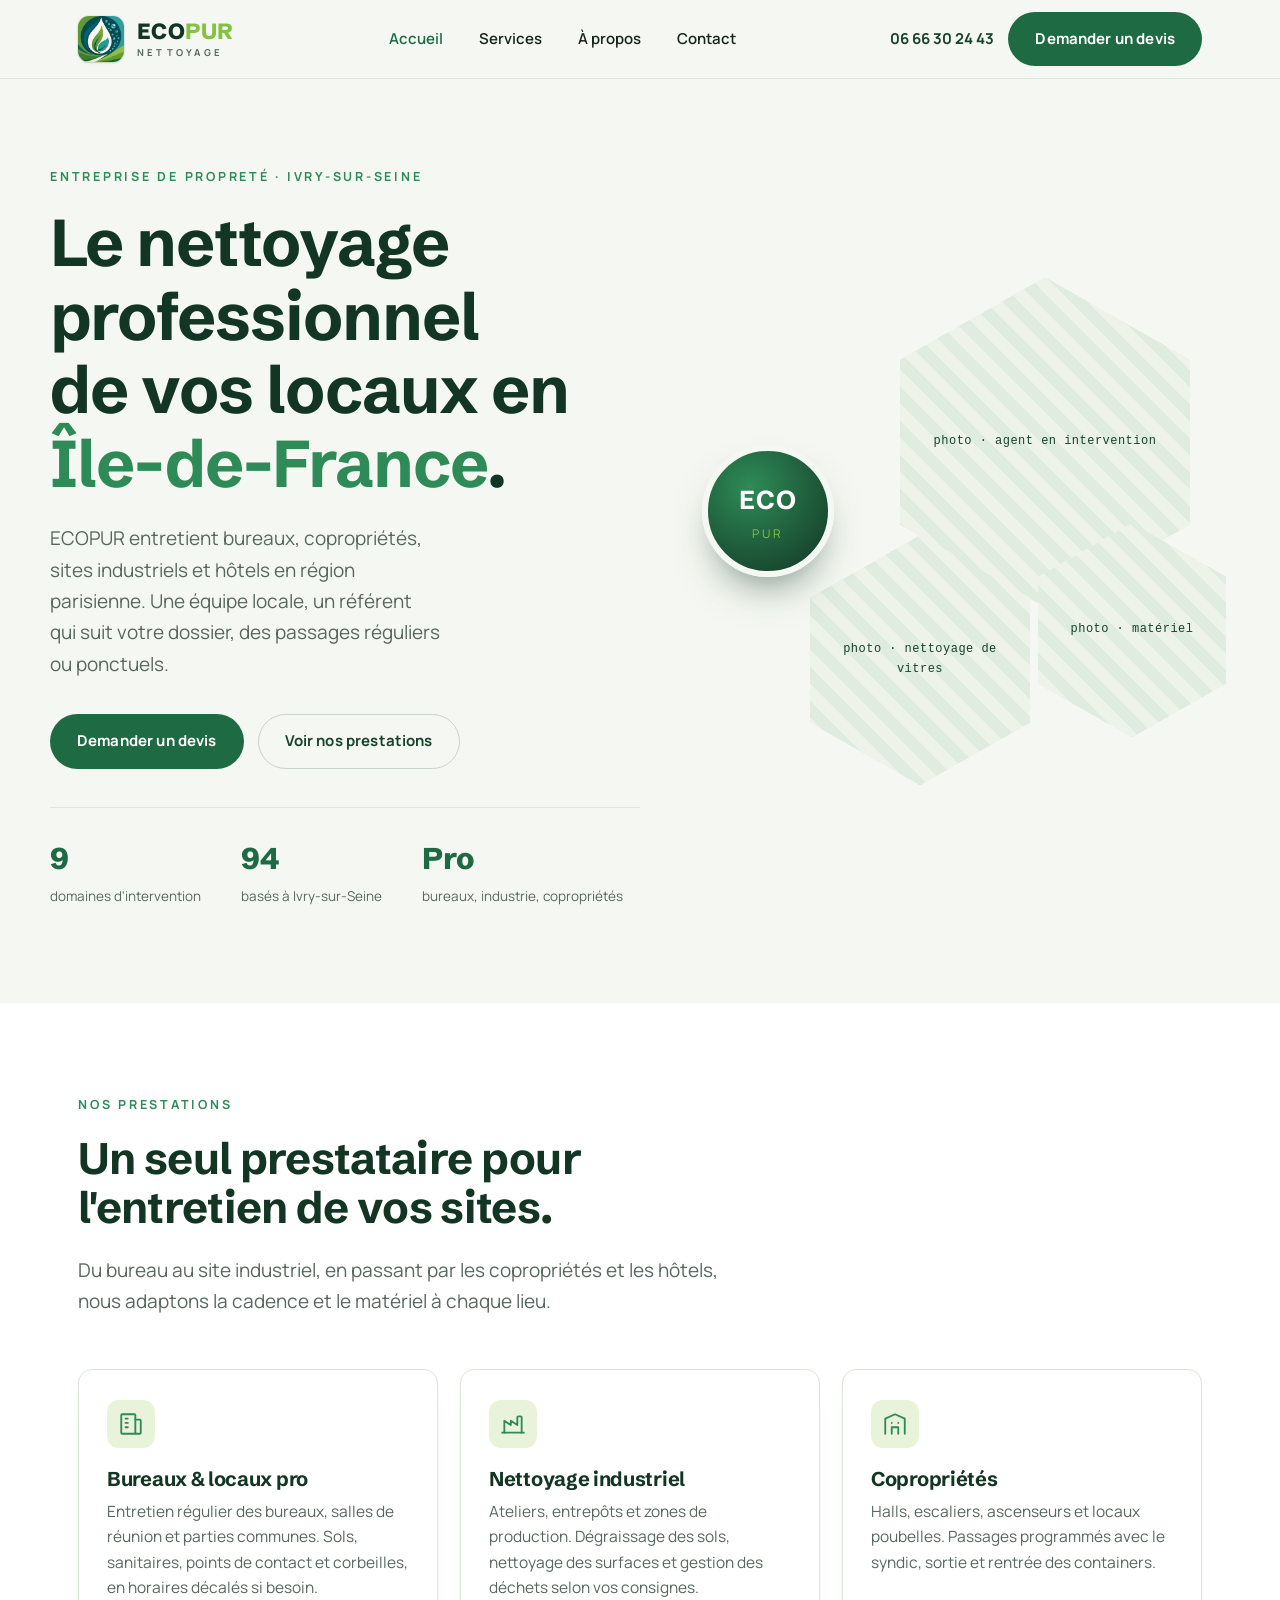
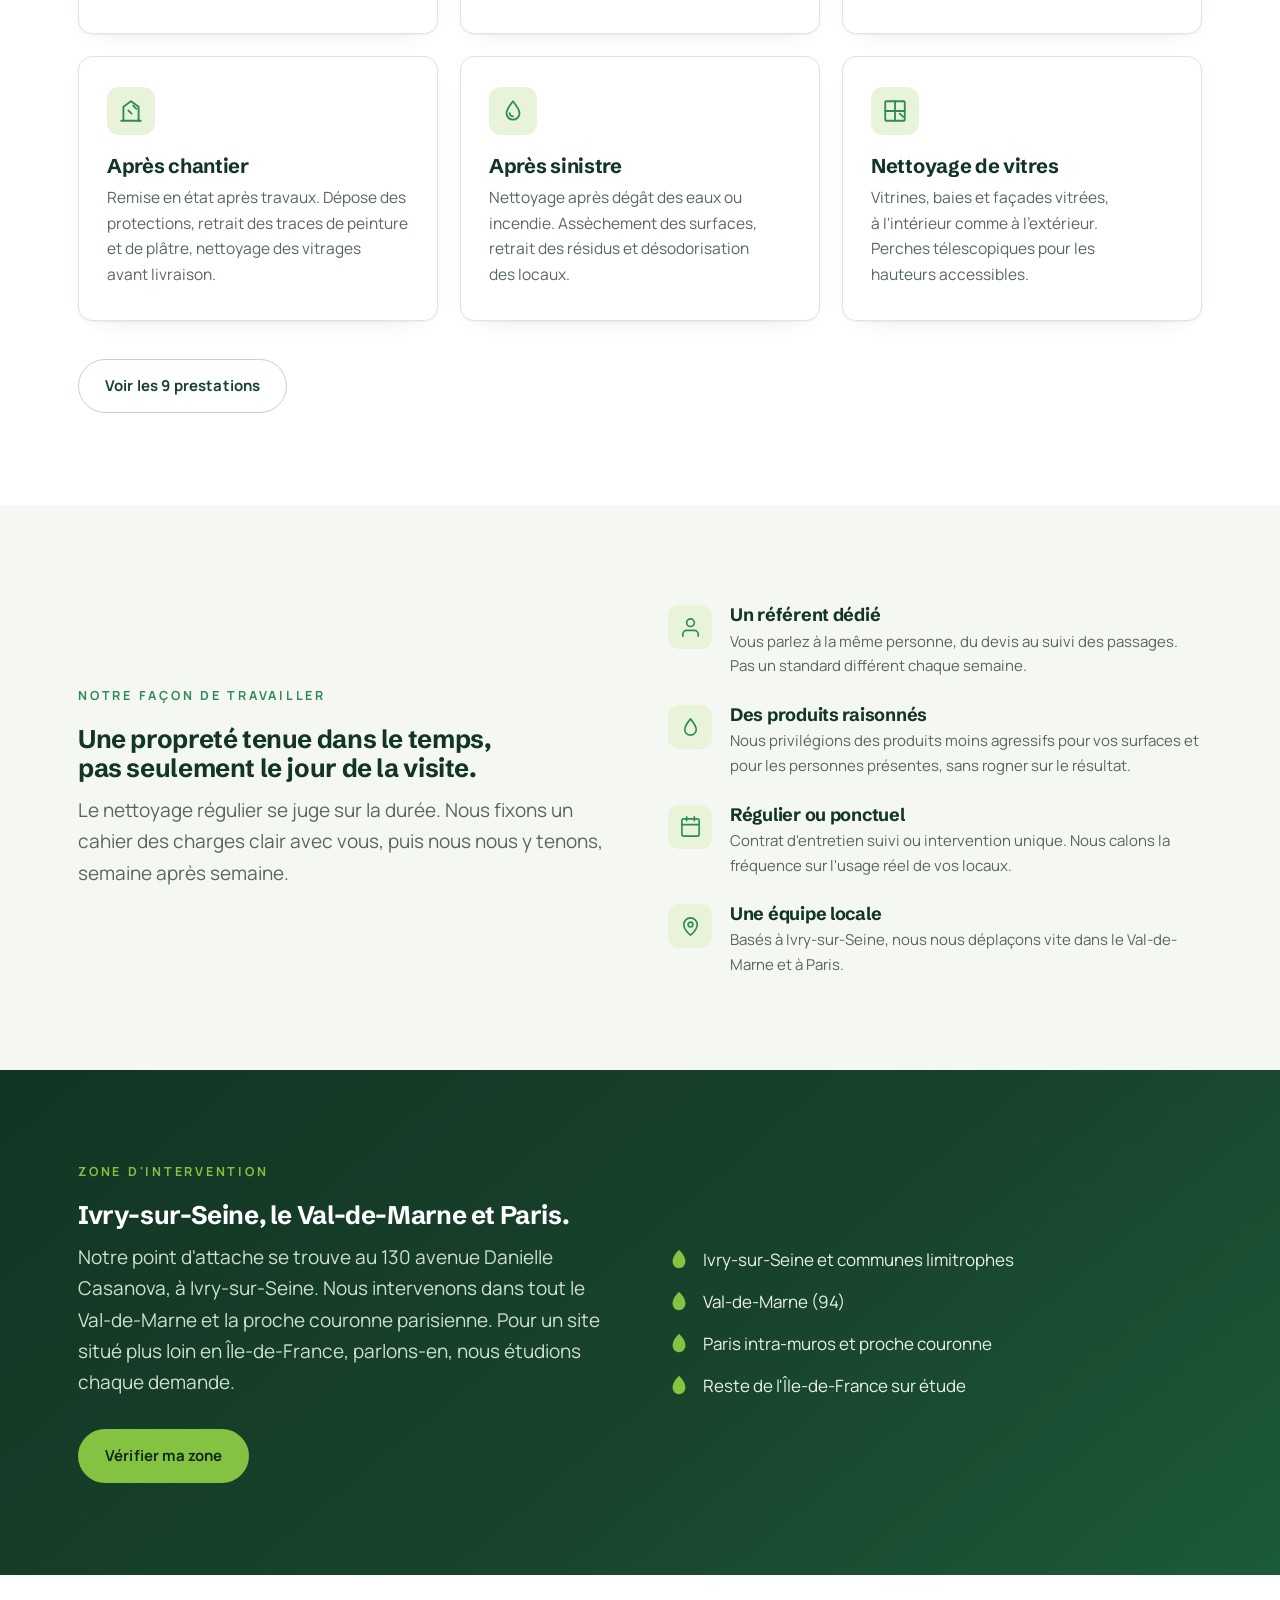
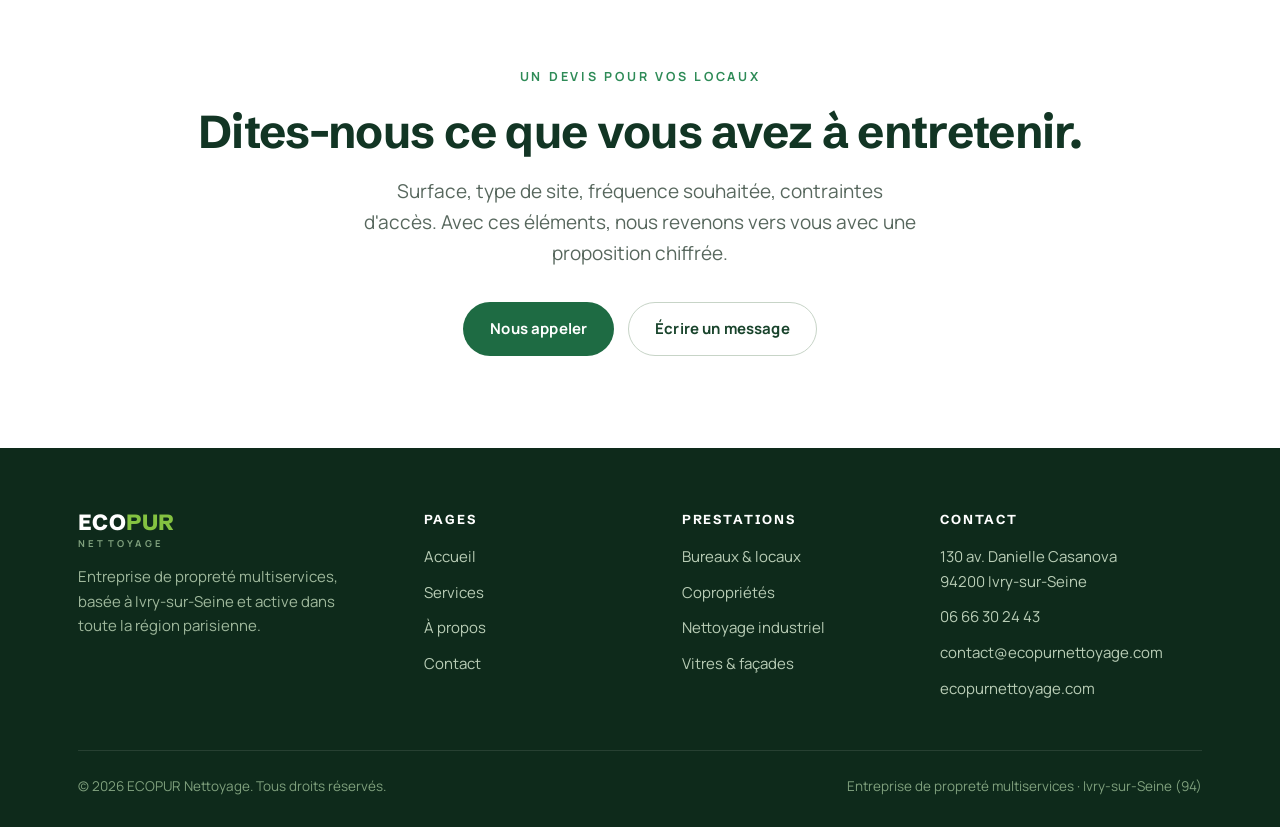
==== index.html @ c3f58bc7 "Site vitrine ECOPUR Nettoyage" ====
<!DOCTYPE html>
<html lang="fr">
<head>
<meta charset="UTF-8">
<meta name="viewport" content="width=device-width, initial-scale=1.0">
<title>ECOPUR Nettoyage · Entreprise de propreté à Ivry-sur-Seine</title>
<meta name="description" content="ECOPUR Nettoyage entretient bureaux, copropriétés, sites industriels et hôtels en Île-de-France. Équipe basée à Ivry-sur-Seine, prestations régulières ou ponctuelles.">
<link rel="preconnect" href="https://fonts.googleapis.com">
<link rel="preconnect" href="https://fonts.gstatic.com" crossorigin>
<link href="https://fonts.googleapis.com/css2?family=Schibsted+Grotesk:wght@500;600;700;800&family=Manrope:wght@400;500;600;700;800&display=swap" rel="stylesheet">
<link rel="icon" type="image/png" href="assets/logo.png">
<link rel="stylesheet" href="assets/style.css">
</head>
<body>

<!-- ===== En-tête ===== -->
<header class="site-header">
  <div class="wrap header-inner">
    <a class="brand" href="index.html" aria-label="ECOPUR Nettoyage, accueil">
      <img class="logo-mark" src="assets/logo.png" alt="Logo ECOPUR Nettoyage" width="46" height="46">
      <span class="brand-text">
        <span class="brand-name">ECO<span class="pur">PUR</span></span>
        <span class="brand-sub">Nettoyage</span>
      </span>
    </a>

    <nav class="nav" id="nav">
      <a href="index.html" class="active">Accueil</a>
      <a href="services.html">Services</a>
      <a href="a-propos.html">À propos</a>
      <a href="contact.html">Contact</a>
    </nav>

    <div class="header-cta">
      <span class="header-phone">06 66 30 24 43</span>
      <a href="contact.html" class="btn btn-primary">Demander un devis</a>
      <button class="nav-toggle" id="navToggle" aria-label="Ouvrir le menu" aria-expanded="false">
        <span></span><span></span><span></span>
      </button>
    </div>
  </div>
</header>

<!-- ===== Hero ===== -->
<section class="hero">
  <div class="wrap hero-grid">
    <div class="hero-copy">
      <span class="eyebrow">Entreprise de propreté · Ivry-sur-Seine</span>
      <h1>Le nettoyage professionnel de vos locaux en <span class="accent">Île-de-France</span>.</h1>
      <p class="lede">ECOPUR entretient bureaux, copropriétés, sites industriels et hôtels en région parisienne. Une équipe locale, un référent qui suit votre dossier, des passages réguliers ou ponctuels.</p>
      <div class="hero-actions">
        <a href="contact.html" class="btn btn-primary">Demander un devis</a>
        <a href="services.html" class="btn btn-ghost">Voir nos prestations</a>
      </div>
      <div class="hero-meta">
        <div>
          <div class="num">9</div>
          <div class="lab">domaines d'intervention</div>
        </div>
        <div>
          <div class="num">94</div>
          <div class="lab">basés à Ivry-sur-Seine</div>
        </div>
        <div>
          <div class="num">Pro</div>
          <div class="lab">bureaux, industrie, copropriétés</div>
        </div>
      </div>
    </div>

    <div class="hex-stack" aria-hidden="true">
      <div class="hex hex-1"><div class="ph"><span class="ph-label">photo · agent en intervention</span></div></div>
      <div class="hex hex-2"><div class="ph"><span class="ph-label">photo · nettoyage de vitres</span></div></div>
      <div class="hex hex-3"><div class="ph"><span class="ph-label">photo · matériel</span></div></div>
      <div class="hex-badge"><b>ECO</b><span>PUR</span></div>
    </div>
  </div>
</section>

<!-- ===== Services aperçu ===== -->
<section class="band band-soft">
  <div class="wrap">
    <div class="section-head">
      <span class="eyebrow">Nos prestations</span>
      <h2>Un seul prestataire pour l'entretien de vos sites.</h2>
      <p class="lede">Du bureau au site industriel, en passant par les copropriétés et les hôtels, nous adaptons la cadence et le matériel à chaque lieu.</p>
    </div>

    <div class="svc-grid">
      <article class="svc-card">
        <div class="svc-ic">
          <svg viewBox="0 0 24 24" fill="none" stroke="#2e8b57" stroke-width="1.7" stroke-linecap="round" stroke-linejoin="round"><rect x="3" y="3" width="13" height="18" rx="1"/><path d="M16 8h4a1 1 0 0 1 1 1v11a1 1 0 0 1-1 1h-4"/><path d="M7 7h2M7 11h2M7 15h2"/></svg>
        </div>
        <h3>Bureaux &amp; locaux pro</h3>
        <p>Entretien régulier des bureaux, salles de réunion et parties communes. Sols, sanitaires, points de contact et corbeilles, en horaires décalés si besoin.</p>
      </article>

      <article class="svc-card">
        <div class="svc-ic">
          <svg viewBox="0 0 24 24" fill="none" stroke="#2e8b57" stroke-width="1.7" stroke-linecap="round" stroke-linejoin="round"><path d="M2 20h20"/><path d="M4 20V9l6 4V9l6 4V6a1 1 0 0 1 1-1h2a1 1 0 0 1 1 1v14"/></svg>
        </div>
        <h3>Nettoyage industriel</h3>
        <p>Ateliers, entrepôts et zones de production. Dégraissage des sols, nettoyage des surfaces et gestion des déchets selon vos consignes.</p>
      </article>

      <article class="svc-card">
        <div class="svc-ic">
          <svg viewBox="0 0 24 24" fill="none" stroke="#2e8b57" stroke-width="1.7" stroke-linecap="round" stroke-linejoin="round"><path d="M3 21V7l9-4 9 4v14"/><path d="M9 21v-6h6v6"/><path d="M9 11h.01M15 11h.01"/></svg>
        </div>
        <h3>Copropriétés</h3>
        <p>Halls, escaliers, ascenseurs et locaux poubelles. Passages programmés avec le syndic, sortie et rentrée des containers.</p>
      </article>

      <article class="svc-card">
        <div class="svc-ic">
          <svg viewBox="0 0 24 24" fill="none" stroke="#2e8b57" stroke-width="1.7" stroke-linecap="round" stroke-linejoin="round"><path d="M3 21h18"/><path d="M5 21V8l7-5 7 5v13"/><path d="M14 7l3 3M9.5 11.5l3 3"/></svg>
        </div>
        <h3>Après chantier</h3>
        <p>Remise en état après travaux. Dépose des protections, retrait des traces de peinture et de plâtre, nettoyage des vitrages avant livraison.</p>
      </article>

      <article class="svc-card">
        <div class="svc-ic">
          <svg viewBox="0 0 24 24" fill="none" stroke="#2e8b57" stroke-width="1.7" stroke-linecap="round" stroke-linejoin="round"><path d="M12 3c4 5 6 8 6 11a6 6 0 0 1-12 0c0-3 2-6 6-11Z"/><path d="M9 14a3 3 0 0 0 3 3"/></svg>
        </div>
        <h3>Après sinistre</h3>
        <p>Nettoyage après dégât des eaux ou incendie. Assèchement des surfaces, retrait des résidus et désodorisation des locaux.</p>
      </article>

      <article class="svc-card">
        <div class="svc-ic">
          <svg viewBox="0 0 24 24" fill="none" stroke="#2e8b57" stroke-width="1.7" stroke-linecap="round" stroke-linejoin="round"><rect x="3" y="3" width="18" height="18" rx="1"/><path d="M3 12h18M12 3v18"/><path d="M16.5 14.5l3 3"/></svg>
        </div>
        <h3>Nettoyage de vitres</h3>
        <p>Vitrines, baies et façades vitrées, à l'intérieur comme à l'extérieur. Perches télescopiques pour les hauteurs accessibles.</p>
      </article>
    </div>

    <div style="margin-top:38px;">
      <a href="services.html" class="btn btn-ghost">Voir les 9 prestations</a>
    </div>
  </div>
</section>

<!-- ===== Approche ===== -->
<section class="band band-cream">
  <div class="wrap two-col">
    <div>
      <span class="eyebrow">Notre façon de travailler</span>
      <h2>Une propreté tenue dans le temps, pas seulement le jour de la visite.</h2>
      <p class="lede">Le nettoyage régulier se juge sur la durée. Nous fixons un cahier des charges clair avec vous, puis nous nous y tenons, semaine après semaine.</p>
    </div>
    <div class="feature-list">
      <div class="feature">
        <div class="fi"><svg viewBox="0 0 24 24" fill="none" stroke="#2e8b57" stroke-width="1.7" stroke-linecap="round" stroke-linejoin="round"><path d="M20 21v-2a4 4 0 0 0-4-4H8a4 4 0 0 0-4 4v2"/><circle cx="12" cy="7" r="4"/></svg></div>
        <div>
          <h3>Un référent dédié</h3>
          <p>Vous parlez à la même personne, du devis au suivi des passages. Pas un standard différent chaque semaine.</p>
        </div>
      </div>
      <div class="feature">
        <div class="fi"><svg viewBox="0 0 24 24" fill="none" stroke="#2e8b57" stroke-width="1.7" stroke-linecap="round" stroke-linejoin="round"><path d="M12 3c4 5 6 8 6 11a6 6 0 0 1-12 0c0-3 2-6 6-11Z"/></svg></div>
        <div>
          <h3>Des produits raisonnés</h3>
          <p>Nous privilégions des produits moins agressifs pour vos surfaces et pour les personnes présentes, sans rogner sur le résultat.</p>
        </div>
      </div>
      <div class="feature">
        <div class="fi"><svg viewBox="0 0 24 24" fill="none" stroke="#2e8b57" stroke-width="1.7" stroke-linecap="round" stroke-linejoin="round"><rect x="3" y="4" width="18" height="18" rx="2"/><path d="M16 2v4M8 2v4M3 10h18"/></svg></div>
        <div>
          <h3>Régulier ou ponctuel</h3>
          <p>Contrat d'entretien suivi ou intervention unique. Nous calons la fréquence sur l'usage réel de vos locaux.</p>
        </div>
      </div>
      <div class="feature">
        <div class="fi"><svg viewBox="0 0 24 24" fill="none" stroke="#2e8b57" stroke-width="1.7" stroke-linecap="round" stroke-linejoin="round"><path d="M12 21s-7-5.5-7-11a7 7 0 0 1 14 0c0 5.5-7 11-7 11Z"/><circle cx="12" cy="10" r="2.5"/></svg></div>
        <div>
          <h3>Une équipe locale</h3>
          <p>Basés à Ivry-sur-Seine, nous nous déplaçons vite dans le Val-de-Marne et à Paris.</p>
        </div>
      </div>
    </div>
  </div>
</section>

<!-- ===== Zone d'intervention ===== -->
<section class="band band-dark">
  <div class="wrap two-col">
    <div>
      <span class="eyebrow on-dark">Zone d'intervention</span>
      <h2>Ivry-sur-Seine, le Val-de-Marne et Paris.</h2>
      <p class="lede">Notre point d'attache se trouve au 130 avenue Danielle Casanova, à Ivry-sur-Seine. Nous intervenons dans tout le Val-de-Marne et la proche couronne parisienne. Pour un site situé plus loin en Île-de-France, parlons-en, nous étudions chaque demande.</p>
      <div class="hero-actions" style="margin-top:30px;">
        <a href="contact.html" class="btn btn-lime">Vérifier ma zone</a>
      </div>
    </div>
    <div>
      <ul class="leaf-list">
        <li><svg class="lf" viewBox="0 0 24 24" fill="#84c241"><path d="M12 2C7 7 5 11 5 15a7 7 0 0 0 14 0c0-4-2-8-7-13Z"/></svg> <span>Ivry-sur-Seine et communes limitrophes</span></li>
        <li><svg class="lf" viewBox="0 0 24 24" fill="#84c241"><path d="M12 2C7 7 5 11 5 15a7 7 0 0 0 14 0c0-4-2-8-7-13Z"/></svg> <span>Val-de-Marne (94)</span></li>
        <li><svg class="lf" viewBox="0 0 24 24" fill="#84c241"><path d="M12 2C7 7 5 11 5 15a7 7 0 0 0 14 0c0-4-2-8-7-13Z"/></svg> <span>Paris intra-muros et proche couronne</span></li>
        <li><svg class="lf" viewBox="0 0 24 24" fill="#84c241"><path d="M12 2C7 7 5 11 5 15a7 7 0 0 0 14 0c0-4-2-8-7-13Z"/></svg> <span>Reste de l'Île-de-France sur étude</span></li>
      </ul>
    </div>
  </div>
</section>

<!-- ===== Bandeau CTA ===== -->
<section class="band band-soft">
  <div class="wrap cta-band">
    <span class="eyebrow">Un devis pour vos locaux</span>
    <h2>Dites-nous ce que vous avez à entretenir.</h2>
    <p class="lede">Surface, type de site, fréquence souhaitée, contraintes d'accès. Avec ces éléments, nous revenons vers vous avec une proposition chiffrée.</p>
    <div class="cta-actions">
      <a href="tel:+33666302443" class="btn btn-primary">Nous appeler</a>
      <a href="contact.html" class="btn btn-ghost">Écrire un message</a>
    </div>
  </div>
</section>

<!-- ===== Pied de page ===== -->
<footer class="site-footer">
  <div class="wrap">
    <div class="footer-top">
      <div class="footer-about">
        <span class="brand-text" style="display:flex;flex-direction:column;">
          <span class="brand-name" style="font-size:22px;font-weight:800;">ECO<span style="color:var(--lime);">PUR</span></span>
          <span class="brand-sub" style="font-size:9.5px;letter-spacing:.34em;text-transform:uppercase;margin-top:5px;font-weight:700;">Nettoyage</span>
        </span>
        <p>Entreprise de propreté multiservices, basée à Ivry-sur-Seine et active dans toute la région parisienne.</p>
      </div>
      <div class="footer-col">
        <h4>Pages</h4>
        <ul>
          <li><a href="index.html">Accueil</a></li>
          <li><a href="services.html">Services</a></li>
          <li><a href="a-propos.html">À propos</a></li>
          <li><a href="contact.html">Contact</a></li>
        </ul>
      </div>
      <div class="footer-col">
        <h4>Prestations</h4>
        <ul>
          <li><a href="services.html">Bureaux &amp; locaux</a></li>
          <li><a href="services.html">Copropriétés</a></li>
          <li><a href="services.html">Nettoyage industriel</a></li>
          <li><a href="services.html">Vitres &amp; façades</a></li>
        </ul>
      </div>
      <div class="footer-col">
        <h4>Contact</h4>
        <ul>
          <li>130 av. Danielle Casanova<br>94200 Ivry-sur-Seine</li>
          <li><a href="tel:+33666302443">06 66 30 24 43</a></li>
          <li><a href="mailto:contact@ecopurnettoyage.com">contact@ecopurnettoyage.com</a></li>
          <li><a href="https://ecopurnettoyage.com">ecopurnettoyage.com</a></li>
        </ul>
      </div>
    </div>
    <div class="footer-bottom">
      <span>© 2026 ECOPUR Nettoyage. Tous droits réservés.</span>
      <span>Entreprise de propreté multiservices · Ivry-sur-Seine (94)</span>
    </div>
  </div>
</footer>

<script>
  (function () {
    var t = document.getElementById('navToggle');
    var n = document.getElementById('nav');
    if (t && n) {
      t.addEventListener('click', function () {
        var open = n.classList.toggle('open');
        t.setAttribute('aria-expanded', open ? 'true' : 'false');
      });
    }
  })();
</script>
</body>
</html>
---- assets/style.css ----
/* ECOPUR Nettoyage, feuille de style partagée */

:root {
  --green-950: #0e2a1b;
  --green-900: #123524;
  --green-800: #18432b;
  --green-700: #1e6b43;
  --green-600: #2e8b57;
  --green-500: #3f9e6a;
  --lime: #84c241;
  --lime-soft: #e8f3da;
  --cream: #f5f8f2;
  --cream-2: #eef3ea;
  --paper: #ffffff;
  --ink: #16241c;
  --muted: #57675d;
  --line: #dde6dd;
  --line-strong: #c7d4c7;

  --maxw: 1180px;
  --radius: 14px;
  --radius-lg: 22px;
  --shadow: 0 1px 2px rgba(18, 53, 36, .06), 0 18px 40px -28px rgba(18, 53, 36, .35);
  --shadow-soft: 0 1px 2px rgba(18, 53, 36, .05), 0 10px 26px -22px rgba(18, 53, 36, .3);

  --font-display: "Schibsted Grotesk", system-ui, sans-serif;
  --font-body: "Manrope", system-ui, sans-serif;
}

* { box-sizing: border-box; }

html { scroll-behavior: smooth; }

body {
  margin: 0;
  font-family: var(--font-body);
  color: var(--ink);
  background: var(--cream);
  font-size: 17px;
  line-height: 1.65;
  -webkit-font-smoothing: antialiased;
  text-rendering: optimizeLegibility;
}

h1, h2, h3, h4 {
  font-family: var(--font-display);
  font-weight: 700;
  line-height: 1.12;
  letter-spacing: -0.015em;
  margin: 0 0 .5em;
  color: var(--green-900);
  text-wrap: balance;
}

p { margin: 0 0 1em; text-wrap: pretty; }
p:last-child { margin-bottom: 0; }

a { color: var(--green-700); text-decoration: none; }
a:hover { color: var(--green-600); }

img { max-width: 100%; display: block; }

.wrap {
  width: 100%;
  max-width: var(--maxw);
  margin: 0 auto;
  padding: 0 28px;
}

.eyebrow {
  font-family: var(--font-body);
  font-weight: 700;
  font-size: 12.5px;
  letter-spacing: .22em;
  text-transform: uppercase;
  color: var(--green-600);
  margin: 0 0 18px;
  display: block;
}
.eyebrow.on-dark { color: var(--lime); }

.lede { font-size: 19px; color: var(--muted); }

/* ---------- Boutons ---------- */
.btn {
  display: inline-flex;
  align-items: center;
  gap: 10px;
  font-family: var(--font-body);
  font-weight: 700;
  font-size: 15px;
  letter-spacing: .01em;
  padding: 14px 26px;
  border-radius: 999px;
  border: 1.5px solid transparent;
  cursor: pointer;
  transition: transform .15s ease, background .2s ease, color .2s ease, border-color .2s ease;
}
.btn:hover { transform: translateY(-1px); }
.btn-primary { background: var(--green-700); color: #fff; }
.btn-primary:hover { background: var(--green-600); color: #fff; }
.btn-lime { background: var(--lime); color: var(--green-950); }
.btn-lime:hover { background: #93cf4d; color: var(--green-950); }
.btn-ghost { background: transparent; color: var(--green-800); border-color: var(--line-strong); }
.btn-ghost:hover { border-color: var(--green-600); color: var(--green-700); }
.btn-ghost.on-dark { color: #eaf3e6; border-color: rgba(255,255,255,.32); }
.btn-ghost.on-dark:hover { border-color: var(--lime); color: #fff; }

/* ---------- En-tête ---------- */
.site-header {
  position: sticky;
  top: 0;
  z-index: 50;
  background: rgba(245, 248, 242, .88);
  backdrop-filter: blur(10px);
  border-bottom: 1px solid var(--line);
}
.header-inner {
  display: flex;
  align-items: center;
  justify-content: space-between;
  gap: 24px;
  height: 78px;
}
.brand { display: flex; align-items: center; gap: 13px; }
.brand .logo-mark {
  width: 46px; height: 46px; flex: none;
  border-radius: 11px;
  object-fit: cover;
  box-shadow: 0 1px 2px rgba(18,53,36,.18), 0 0 0 1px rgba(18,53,36,.06);
}
.brand-text { display: flex; flex-direction: column; line-height: 1; }
.brand-name {
  font-family: var(--font-display);
  font-weight: 800;
  font-size: 22px;
  letter-spacing: .02em;
  color: var(--green-900);
}
.brand-name .pur { color: var(--lime); }
.brand-sub {
  font-size: 9.5px;
  letter-spacing: .34em;
  text-transform: uppercase;
  color: var(--muted);
  margin-top: 5px;
  font-weight: 700;
}

.nav { display: flex; align-items: center; gap: 6px; }
.nav a {
  font-weight: 600;
  font-size: 15px;
  color: var(--ink);
  padding: 9px 15px;
  border-radius: 999px;
  white-space: nowrap;
}
.nav a:hover { background: var(--cream-2); color: var(--green-800); }
.nav a.active { color: var(--green-700); }
.header-cta { display: flex; align-items: center; gap: 14px; }
.header-phone {
  font-weight: 700;
  font-size: 15px;
  color: var(--green-800);
  white-space: nowrap;
}

.nav-toggle { display: none; }

/* ---------- Hero ---------- */
.hero {
  position: relative;
  background: var(--cream);
  overflow: hidden;
}
.hero-grid {
  display: grid;
  grid-template-columns: 1.05fr .95fr;
  gap: 56px;
  align-items: center;
  padding: 88px 0 96px;
}
.hero h1 { font-size: clamp(40px, 5.4vw, 66px); margin-bottom: 22px; }
.hero h1 .accent { color: var(--green-600); }
.hero .lede { max-width: 33ch; margin-bottom: 34px; }
.hero-actions { display: flex; flex-wrap: wrap; gap: 14px; }
.hero-meta {
  margin-top: 38px;
  padding-top: 26px;
  border-top: 1px solid var(--line);
  display: flex;
  gap: 40px;
  flex-wrap: wrap;
}
.hero-meta .num { font-family: var(--font-display); font-weight: 800; font-size: 30px; color: var(--green-700); }
.hero-meta .lab { font-size: 13.5px; color: var(--muted); margin-top: 2px; }

/* Composition hexagonale (rappel du logo) */
.hex-stack { position: relative; height: 520px; }
.hex {
  position: absolute;
  clip-path: polygon(50% 0, 100% 25%, 100% 75%, 50% 100%, 0 75%, 0 25%);
  background: var(--cream-2);
  overflow: hidden;
  box-shadow: var(--shadow);
}
.hex .ph-label { color: var(--green-800); }
.hex-1 { width: 290px; height: 330px; top: 0; right: 40px; }
.hex-2 { width: 220px; height: 250px; bottom: 12px; right: 200px; }
.hex-3 { width: 188px; height: 214px; bottom: 60px; right: 4px; }
.hex-badge {
  position: absolute;
  left: 6px; top: 168px;
  width: 132px; height: 132px;
  border-radius: 50%;
  background: radial-gradient(circle at 35% 30%, var(--green-600), var(--green-900));
  color: #fff;
  display: flex; flex-direction: column;
  align-items: center; justify-content: center;
  box-shadow: 0 22px 44px -20px rgba(18,53,36,.7);
  border: 6px solid var(--cream);
  z-index: 3;
}
.hex-badge b { font-family: var(--font-display); font-size: 26px; letter-spacing: .04em; }
.hex-badge span { font-size: 12px; letter-spacing: .28em; color: var(--lime); margin-top: 2px; }

/* ---------- Placeholders image ---------- */
.ph {
  width: 100%; height: 100%;
  display: flex; align-items: center; justify-content: center;
  text-align: center;
  background-color: var(--cream-2);
  background-image: repeating-linear-gradient(45deg, rgba(46,139,87,.07) 0 12px, transparent 12px 24px);
  color: var(--green-800);
}
.ph-label {
  font-family: "SFMono-Regular", ui-monospace, "Cascadia Code", Menlo, monospace;
  font-size: 12px;
  letter-spacing: .04em;
  padding: 8px 12px;
  color: var(--muted);
}

/* ---------- Sections ---------- */
section { position: relative; }
.band { padding: 92px 0; }
.band-soft { background: var(--paper); }
.band-cream { background: var(--cream); }
.band-dark {
  background: linear-gradient(140deg, var(--green-900) 0%, var(--green-800) 55%, var(--green-700) 130%);
  color: #e9f1e7;
}
.band-dark h1, .band-dark h2, .band-dark h3 { color: #fff; }
.band-dark .lede { color: #cfe0cd; }

.section-head { max-width: 640px; margin-bottom: 52px; }
.section-head.center { margin-inline: auto; text-align: center; }
.section-head h2 { font-size: clamp(30px, 3.6vw, 44px); }

/* ---------- Grille services ---------- */
.svc-grid {
  display: grid;
  grid-template-columns: repeat(3, 1fr);
  gap: 22px;
}
.svc-card {
  background: var(--paper);
  border: 1px solid var(--line);
  border-radius: var(--radius);
  padding: 30px 28px 32px;
  box-shadow: var(--shadow-soft);
  transition: transform .18s ease, box-shadow .18s ease, border-color .18s ease;
}
.svc-card:hover { transform: translateY(-3px); border-color: var(--line-strong); box-shadow: var(--shadow); }
.svc-ic {
  width: 48px; height: 48px;
  display: grid; place-items: center;
  background: var(--lime-soft);
  border-radius: 12px;
  margin-bottom: 20px;
}
.svc-ic svg { width: 26px; height: 26px; }
.svc-card h3 { font-size: 20px; margin-bottom: 8px; }
.svc-card p { font-size: 15.5px; color: var(--muted); margin: 0; }
.svc-num {
  font-family: var(--font-display);
  font-weight: 700;
  font-size: 13px;
  color: var(--green-600);
  letter-spacing: .04em;
}

/* ---------- Liste à puces feuille ---------- */
.leaf-list { list-style: none; margin: 0; padding: 0; display: grid; gap: 14px; }
.leaf-list li { display: flex; gap: 13px; align-items: flex-start; }
.leaf-list .lf { flex: none; width: 22px; height: 22px; margin-top: 2px; }

/* ---------- Approche / colonnes ---------- */
.two-col {
  display: grid;
  grid-template-columns: 1fr 1fr;
  gap: 56px;
  align-items: center;
}
.feature-list { display: grid; gap: 26px; margin-top: 8px; }
.feature {
  display: grid;
  grid-template-columns: 44px 1fr;
  gap: 18px;
}
.feature .fi {
  width: 44px; height: 44px; border-radius: 11px;
  background: var(--lime-soft);
  display: grid; place-items: center;
}
.feature .fi svg { width: 23px; height: 23px; }
.feature h3 { font-size: 18px; margin-bottom: 4px; }
.feature p { font-size: 15px; color: var(--muted); margin: 0; }

/* ---------- Founders ---------- */
.founders { display: grid; grid-template-columns: 1fr 1fr; gap: 26px; }
.founder {
  background: var(--paper);
  border: 1px solid var(--line);
  border-radius: var(--radius-lg);
  padding: 34px;
  box-shadow: var(--shadow-soft);
}
.founder .avatar {
  width: 120px; height: 120px;
  clip-path: polygon(50% 0, 100% 25%, 100% 75%, 50% 100%, 0 75%, 0 25%);
  margin-bottom: 22px;
}
.founder h3 { font-size: 23px; margin-bottom: 2px; }
.founder .role {
  font-size: 12px; letter-spacing: .22em; text-transform: uppercase;
  color: var(--green-600); font-weight: 700; margin-bottom: 18px;
}
.founder .contact-line { display: flex; align-items: center; gap: 11px; font-size: 15px; color: var(--ink); margin-top: 9px; }
.founder .contact-line svg { width: 18px; height: 18px; flex: none; color: var(--green-600); }

/* ---------- Bandeau CTA ---------- */
.cta-band { text-align: center; }
.cta-band h2 { font-size: clamp(30px, 4vw, 46px); margin-bottom: 18px; }
.cta-band .lede { max-width: 50ch; margin: 0 auto 32px; }
.cta-actions { display: flex; gap: 14px; justify-content: center; flex-wrap: wrap; }

/* ---------- Page header ---------- */
.page-head {
  background: linear-gradient(140deg, var(--green-900) 0%, var(--green-800) 60%, var(--green-700) 130%);
  color: #fff;
  padding: 76px 0 80px;
  position: relative;
  overflow: hidden;
}
.ph-deco {
  position: absolute;
  right: -120px; top: -80px;
  width: 460px; height: 460px;
  clip-path: polygon(50% 0, 100% 25%, 100% 75%, 50% 100%, 0 75%, 0 25%);
  background: rgba(132, 194, 65, .1);
  pointer-events: none;
}
.page-head h1 { color: #fff; font-size: clamp(38px, 5vw, 58px); position: relative; }
.page-head .lede { color: #cfe0cd; max-width: 56ch; position: relative; }
.crumbs { font-size: 13.5px; color: #a9c5a8; margin-bottom: 22px; position: relative; letter-spacing: .02em; }
.crumbs a { color: #cfe0cd; }
.crumbs .sep { margin: 0 8px; opacity: .6; }

/* ---------- Services détaillés ---------- */
.svc-detail { display: grid; gap: 0; }
.svc-row {
  display: grid;
  grid-template-columns: 70px 1fr auto;
  gap: 30px;
  align-items: center;
  padding: 30px 4px;
  border-top: 1px solid var(--line);
}
.svc-row:last-child { border-bottom: 1px solid var(--line); }
.svc-row .idx { font-family: var(--font-display); font-weight: 700; font-size: 22px; color: var(--green-500); }
.svc-row h3 { font-size: 22px; margin: 0 0 5px; }
.svc-row p { margin: 0; color: var(--muted); font-size: 15.5px; max-width: 60ch; }
.svc-row .tag {
  font-size: 12px; letter-spacing: .14em; text-transform: uppercase;
  font-weight: 700; color: var(--green-600);
  background: var(--lime-soft); padding: 7px 14px; border-radius: 999px; white-space: nowrap;
}

/* ---------- Process ---------- */
.steps { display: grid; grid-template-columns: repeat(4, 1fr); gap: 22px; counter-reset: step; }
.step {
  background: var(--paper);
  border: 1px solid var(--line);
  border-radius: var(--radius);
  padding: 28px 24px;
}
.step .n {
  font-family: var(--font-display); font-weight: 800; font-size: 16px;
  width: 40px; height: 40px; border-radius: 50%;
  background: var(--green-700); color: #fff;
  display: grid; place-items: center; margin-bottom: 18px;
}
.step h3 { font-size: 18px; margin-bottom: 6px; }
.step p { font-size: 14.5px; color: var(--muted); margin: 0; }

/* ---------- Contact ---------- */
.contact-grid { display: grid; grid-template-columns: 1fr 1.1fr; gap: 56px; align-items: start; }
.info-block { display: grid; gap: 28px; }
.info-item { display: grid; grid-template-columns: 46px 1fr; gap: 16px; align-items: start; }
.info-item .ii {
  width: 46px; height: 46px; border-radius: 12px;
  background: var(--lime-soft); display: grid; place-items: center;
}
.info-item .ii svg { width: 22px; height: 22px; color: var(--green-700); }
.info-item h3 { font-size: 16px; margin-bottom: 3px; }
.info-item p, .info-item a { font-size: 15.5px; color: var(--muted); margin: 0; }
.info-item a:hover { color: var(--green-700); }

.form-card {
  background: var(--paper);
  border: 1px solid var(--line);
  border-radius: var(--radius-lg);
  padding: 38px;
  box-shadow: var(--shadow);
}
.field { margin-bottom: 20px; }
.field label { display: block; font-weight: 600; font-size: 14px; margin-bottom: 8px; color: var(--green-900); }
.field input, .field select, .field textarea {
  width: 100%;
  font-family: var(--font-body);
  font-size: 15.5px;
  padding: 13px 15px;
  border: 1.5px solid var(--line-strong);
  border-radius: 11px;
  background: var(--cream);
  color: var(--ink);
  transition: border-color .15s ease, background .15s ease;
}
.field input:focus, .field select:focus, .field textarea:focus {
  outline: none;
  border-color: var(--green-600);
  background: #fff;
}
.field textarea { resize: vertical; min-height: 130px; }
.field-row { display: grid; grid-template-columns: 1fr 1fr; gap: 18px; }
.form-note { font-size: 13px; color: var(--muted); margin-top: 6px; }

.map-ph {
  margin-top: 30px;
  height: 260px;
  border-radius: var(--radius);
  border: 1px solid var(--line);
  overflow: hidden;
}

/* ---------- Footer ---------- */
.site-footer {
  background: var(--green-950);
  color: #b9cdb6;
  padding: 64px 0 30px;
}
.footer-top { display: grid; grid-template-columns: 1.4fr 1fr 1fr 1.2fr; gap: 40px; }
.site-footer .brand-name { color: #fff; }
.site-footer .brand-sub { color: #7fa07d; }
.footer-col h4 { color: #fff; font-size: 13px; letter-spacing: .14em; text-transform: uppercase; margin-bottom: 18px; }
.footer-col ul { list-style: none; margin: 0; padding: 0; display: grid; gap: 11px; }
.footer-col a, .footer-col li { color: #b9cdb6; font-size: 15px; }
.footer-col a:hover { color: var(--lime); }
.footer-about p { color: #9fb89c; font-size: 15px; max-width: 30ch; margin-top: 16px; }
.footer-bottom {
  margin-top: 48px; padding-top: 24px;
  border-top: 1px solid rgba(255,255,255,.1);
  display: flex; justify-content: space-between; gap: 16px; flex-wrap: wrap;
  font-size: 13.5px; color: #7fa07d;
}

/* ---------- Responsive ---------- */
@media (max-width: 980px) {
  .hero-grid { grid-template-columns: 1fr; gap: 8px; padding: 64px 0 72px; }
  .hex-stack { display: none; }
  .svc-grid { grid-template-columns: repeat(2, 1fr); }
  .two-col { grid-template-columns: 1fr; gap: 36px; }
  .founders { grid-template-columns: 1fr; }
  .steps { grid-template-columns: repeat(2, 1fr); }
  .contact-grid { grid-template-columns: 1fr; gap: 40px; }
  .footer-top { grid-template-columns: 1fr 1fr; gap: 32px; }

  .header-phone { display: none; }
  .nav {
    position: fixed;
    inset: 78px 0 auto 0;
    flex-direction: column;
    align-items: stretch;
    background: var(--cream);
    border-bottom: 1px solid var(--line);
    padding: 14px 20px 22px;
    gap: 2px;
    transform: translateY(-130%);
    transition: transform .25s ease;
    box-shadow: var(--shadow);
  }
  .nav.open { transform: translateY(0); }
  .nav a { padding: 13px 14px; font-size: 16px; }
  .nav-toggle {
    display: inline-flex; flex-direction: column; gap: 5px;
    background: none; border: none; cursor: pointer; padding: 8px;
  }
  .nav-toggle span { width: 24px; height: 2px; background: var(--green-900); border-radius: 2px; transition: .2s; }
}

@media (max-width: 720px) {
  body { font-size: 16px; }
  .wrap { padding: 0 20px; }
  .band, .page-head { padding: 60px 0; }
  .band { padding: 60px 0; }
  .svc-grid { grid-template-columns: 1fr; }
  .steps { grid-template-columns: 1fr; }
  .field-row { grid-template-columns: 1fr; }
  .svc-row { grid-template-columns: 1fr; gap: 8px; padding: 24px 4px; }
  .svc-row .tag { justify-self: start; }
  .footer-top { grid-template-columns: 1fr; }
  .form-card { padding: 26px; }
  .hero-meta { gap: 28px; }
}
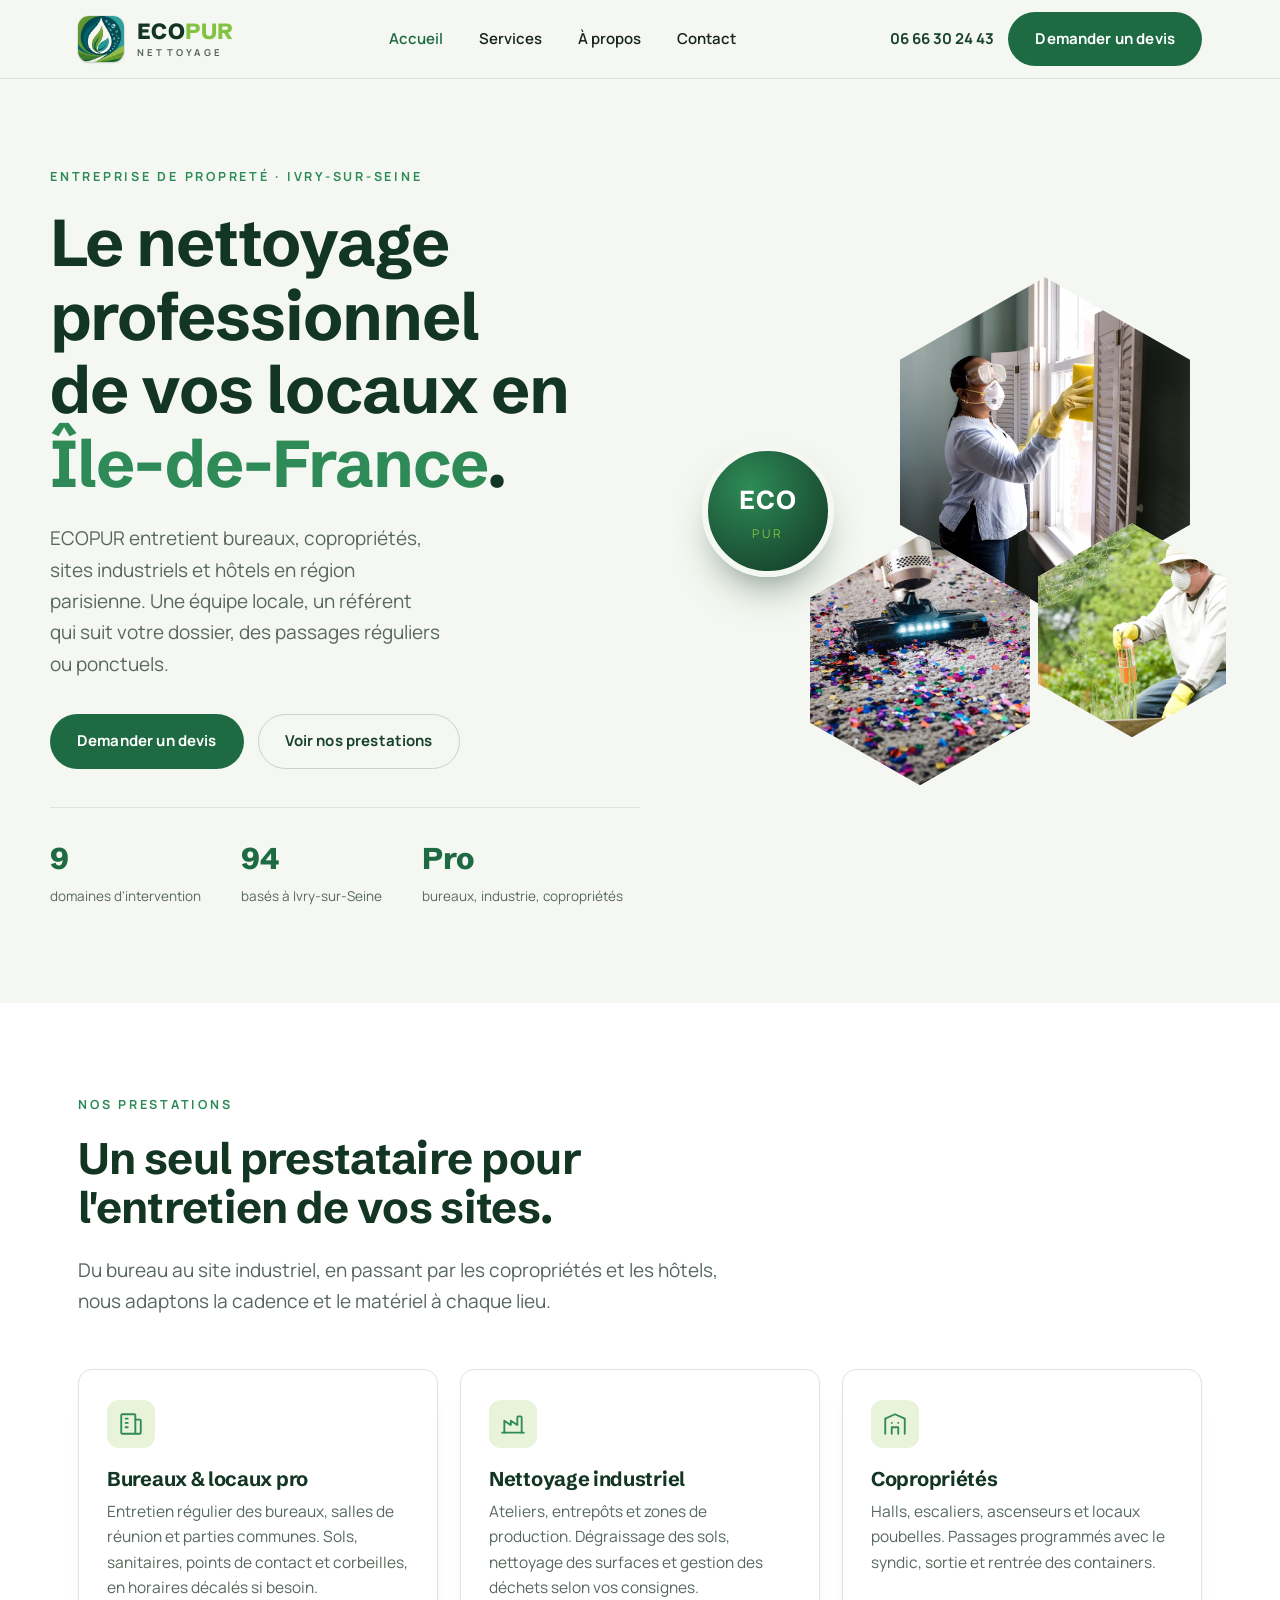
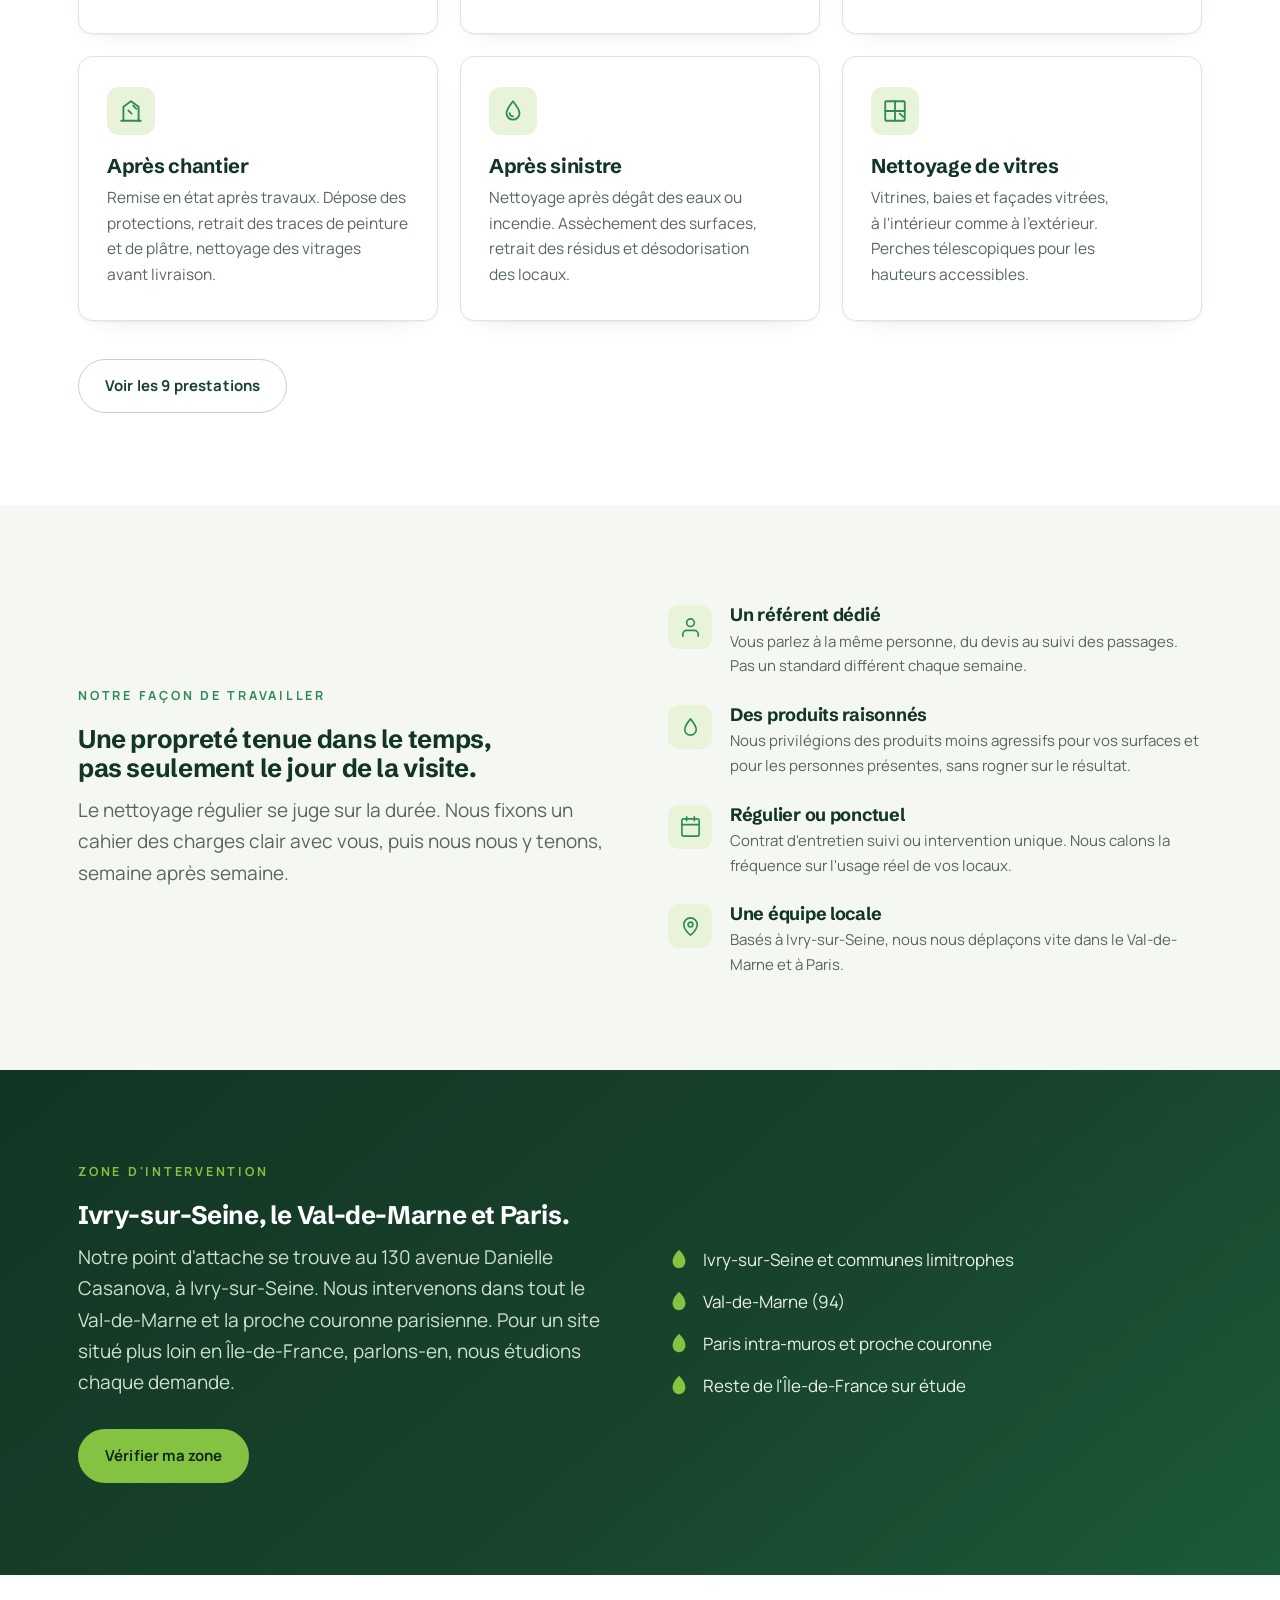
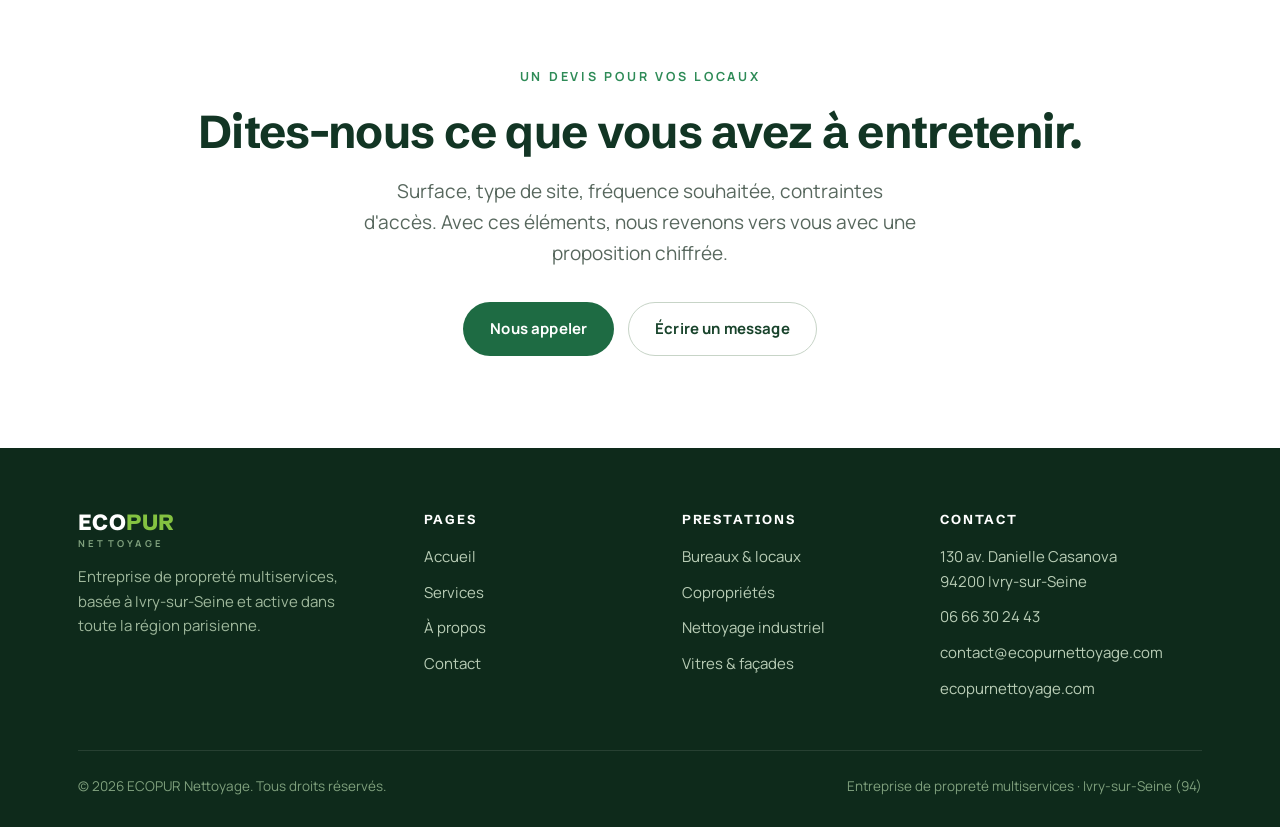
==== commit ae50c4d4: "Ajout de vraies photos (démo) et carte Google Maps à la bonne adresse" ====
--- a/index.html
+++ b/index.html
@@ -69,9 +69,9 @@
     </div>
 
     <div class="hex-stack" aria-hidden="true">
-      <div class="hex hex-1"><div class="ph"><span class="ph-label">photo · agent en intervention</span></div></div>
-      <div class="hex hex-2"><div class="ph"><span class="ph-label">photo · nettoyage de vitres</span></div></div>
-      <div class="hex hex-3"><div class="ph"><span class="ph-label">photo · matériel</span></div></div>
+      <div class="hex hex-1"><img src="assets/img/intervention.jpg" alt="Agent ECOPUR en intervention" loading="lazy"></div>
+      <div class="hex hex-2"><img src="assets/img/vitres.jpg" alt="Nettoyage de vitres" loading="lazy"></div>
+      <div class="hex hex-3"><img src="assets/img/materiel.jpg" alt="Matériel de nettoyage" loading="lazy"></div>
       <div class="hex-badge"><b>ECO</b><span>PUR</span></div>
     </div>
   </div>
--- a/assets/style.css
+++ b/assets/style.css
@@ -240,6 +240,18 @@
   letter-spacing: .04em;
   padding: 8px 12px;
   color: var(--muted);
+}
+
+/* Images intégrées dans les hexagones, avatars et la carte */
+.hex img, .avatar img {
+  width: 100%; height: 100%;
+  object-fit: cover;
+  display: block;
+}
+.map-ph iframe {
+  width: 100%; height: 100%;
+  border: 0;
+  display: block;
 }
 
 /* ---------- Sections ---------- */
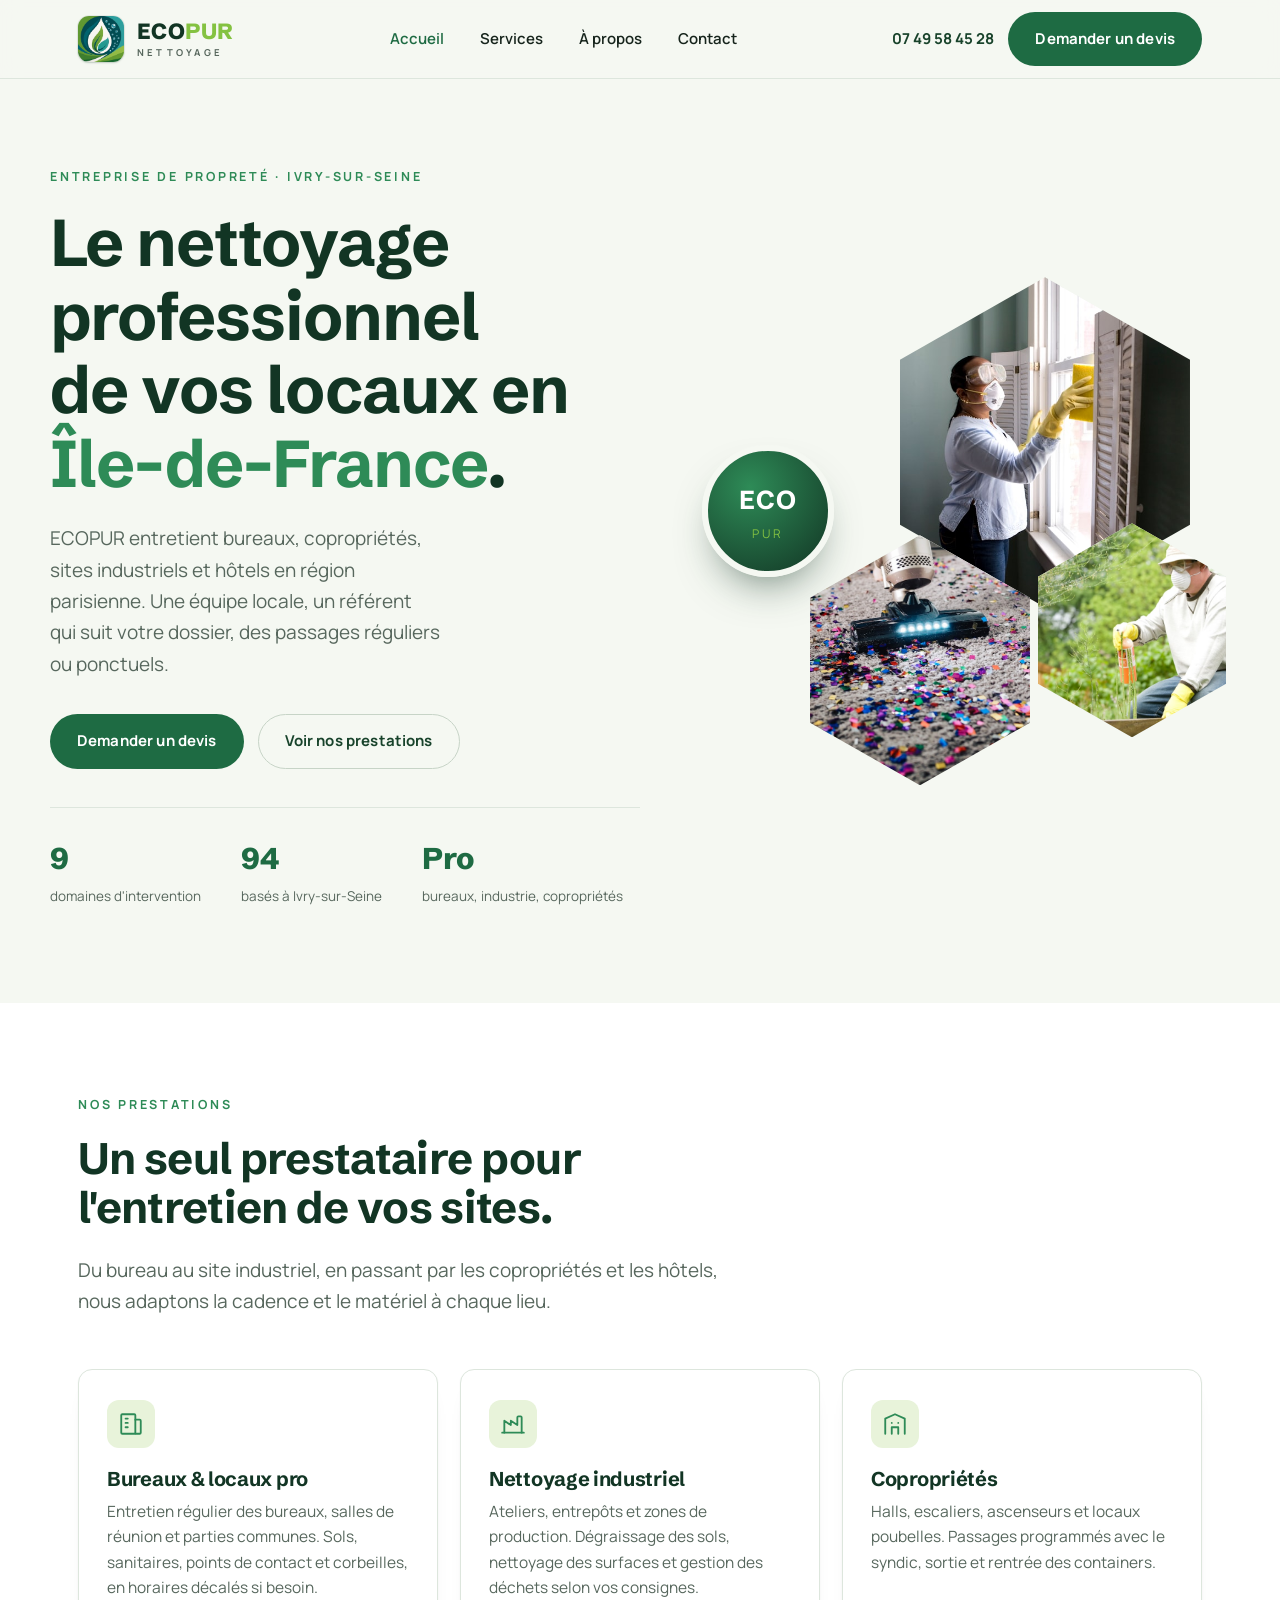
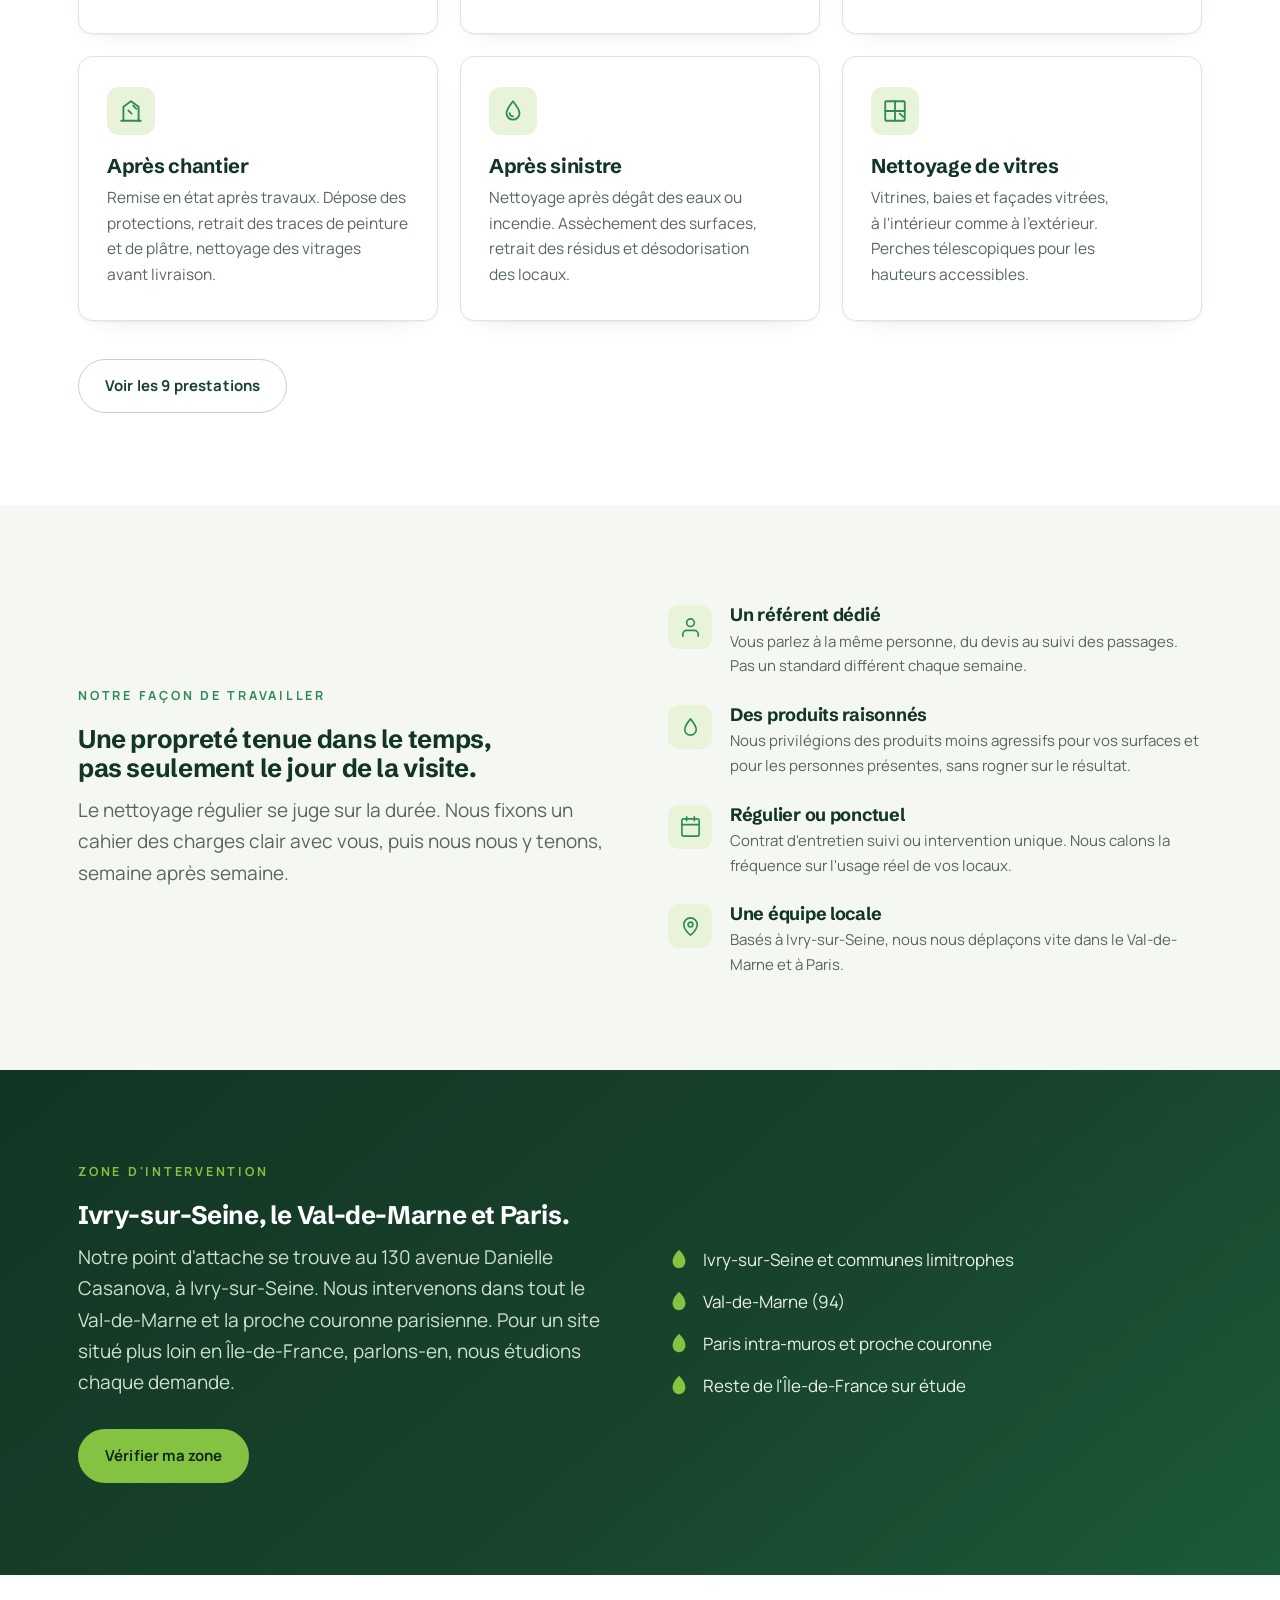
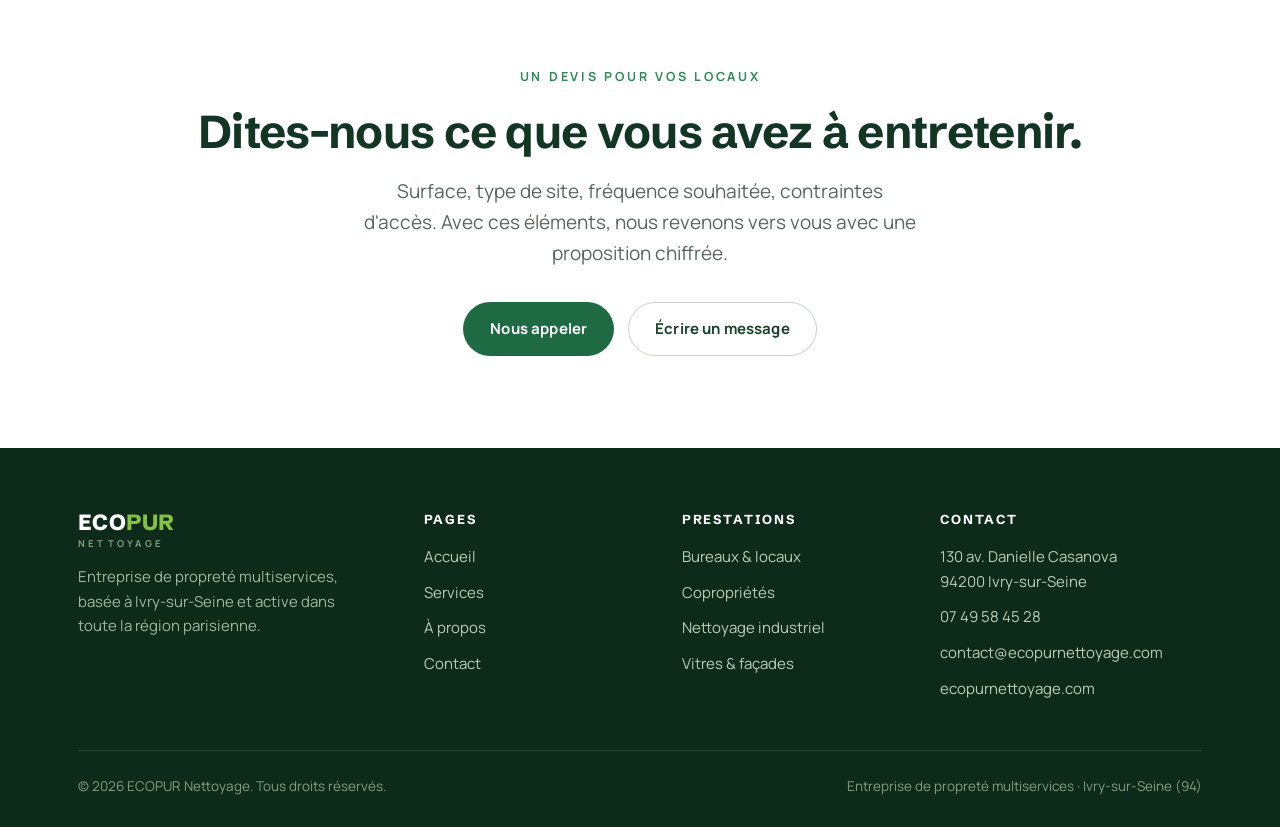
==== commit bf6692ab: "Remplace le numero de telephone par le 07 49 58 45 28 sur tout le site" ====
--- a/index.html
+++ b/index.html
@@ -9,14 +9,14 @@
 <link rel="preconnect" href="https://fonts.gstatic.com" crossorigin>
 <link href="https://fonts.googleapis.com/css2?family=Schibsted+Grotesk:wght@500;600;700;800&family=Manrope:wght@400;500;600;700;800&display=swap" rel="stylesheet">
 <link rel="icon" type="image/png" href="assets/logo.png">
-<link rel="stylesheet" href="assets/style.css">
+<link rel="stylesheet" href="assets/style.css?v=2">
 </head>
 <body>
 
 <!-- ===== En-tête ===== -->
 <header class="site-header">
   <div class="wrap header-inner">
-    <a class="brand" href="index.html" aria-label="ECOPUR Nettoyage, accueil">
+    <a class="brand" href="/" aria-label="ECOPUR Nettoyage, accueil">
       <img class="logo-mark" src="assets/logo.png" alt="Logo ECOPUR Nettoyage" width="46" height="46">
       <span class="brand-text">
         <span class="brand-name">ECO<span class="pur">PUR</span></span>
@@ -25,15 +25,15 @@
     </a>
 
     <nav class="nav" id="nav">
-      <a href="index.html" class="active">Accueil</a>
-      <a href="services.html">Services</a>
-      <a href="a-propos.html">À propos</a>
-      <a href="contact.html">Contact</a>
+      <a href="/" class="active">Accueil</a>
+      <a href="services">Services</a>
+      <a href="a-propos">À propos</a>
+      <a href="contact">Contact</a>
     </nav>
 
     <div class="header-cta">
-      <span class="header-phone">06 66 30 24 43</span>
-      <a href="contact.html" class="btn btn-primary">Demander un devis</a>
+      <span class="header-phone">07 49 58 45 28</span>
+      <a href="contact" class="btn btn-primary">Demander un devis</a>
       <button class="nav-toggle" id="navToggle" aria-label="Ouvrir le menu" aria-expanded="false">
         <span></span><span></span><span></span>
       </button>
@@ -49,8 +49,8 @@
       <h1>Le nettoyage professionnel de vos locaux en <span class="accent">Île-de-France</span>.</h1>
       <p class="lede">ECOPUR entretient bureaux, copropriétés, sites industriels et hôtels en région parisienne. Une équipe locale, un référent qui suit votre dossier, des passages réguliers ou ponctuels.</p>
       <div class="hero-actions">
-        <a href="contact.html" class="btn btn-primary">Demander un devis</a>
-        <a href="services.html" class="btn btn-ghost">Voir nos prestations</a>
+        <a href="contact" class="btn btn-primary">Demander un devis</a>
+        <a href="services" class="btn btn-ghost">Voir nos prestations</a>
       </div>
       <div class="hero-meta">
         <div>
@@ -137,7 +137,7 @@
     </div>
 
     <div style="margin-top:38px;">
-      <a href="services.html" class="btn btn-ghost">Voir les 9 prestations</a>
+      <a href="services" class="btn btn-ghost">Voir les 9 prestations</a>
     </div>
   </div>
 </section>
@@ -191,7 +191,7 @@
       <h2>Ivry-sur-Seine, le Val-de-Marne et Paris.</h2>
       <p class="lede">Notre point d'attache se trouve au 130 avenue Danielle Casanova, à Ivry-sur-Seine. Nous intervenons dans tout le Val-de-Marne et la proche couronne parisienne. Pour un site situé plus loin en Île-de-France, parlons-en, nous étudions chaque demande.</p>
       <div class="hero-actions" style="margin-top:30px;">
-        <a href="contact.html" class="btn btn-lime">Vérifier ma zone</a>
+        <a href="contact" class="btn btn-lime">Vérifier ma zone</a>
       </div>
     </div>
     <div>
@@ -212,8 +212,8 @@
     <h2>Dites-nous ce que vous avez à entretenir.</h2>
     <p class="lede">Surface, type de site, fréquence souhaitée, contraintes d'accès. Avec ces éléments, nous revenons vers vous avec une proposition chiffrée.</p>
     <div class="cta-actions">
-      <a href="tel:+33666302443" class="btn btn-primary">Nous appeler</a>
-      <a href="contact.html" class="btn btn-ghost">Écrire un message</a>
+      <a href="tel:+33749584528" class="btn btn-primary">Nous appeler</a>
+      <a href="contact" class="btn btn-ghost">Écrire un message</a>
     </div>
   </div>
 </section>
@@ -232,26 +232,26 @@
       <div class="footer-col">
         <h4>Pages</h4>
         <ul>
-          <li><a href="index.html">Accueil</a></li>
-          <li><a href="services.html">Services</a></li>
-          <li><a href="a-propos.html">À propos</a></li>
-          <li><a href="contact.html">Contact</a></li>
+          <li><a href="/">Accueil</a></li>
+          <li><a href="services">Services</a></li>
+          <li><a href="a-propos">À propos</a></li>
+          <li><a href="contact">Contact</a></li>
         </ul>
       </div>
       <div class="footer-col">
         <h4>Prestations</h4>
         <ul>
-          <li><a href="services.html">Bureaux &amp; locaux</a></li>
-          <li><a href="services.html">Copropriétés</a></li>
-          <li><a href="services.html">Nettoyage industriel</a></li>
-          <li><a href="services.html">Vitres &amp; façades</a></li>
+          <li><a href="services">Bureaux &amp; locaux</a></li>
+          <li><a href="services">Copropriétés</a></li>
+          <li><a href="services">Nettoyage industriel</a></li>
+          <li><a href="services">Vitres &amp; façades</a></li>
         </ul>
       </div>
       <div class="footer-col">
         <h4>Contact</h4>
         <ul>
           <li>130 av. Danielle Casanova<br>94200 Ivry-sur-Seine</li>
-          <li><a href="tel:+33666302443">06 66 30 24 43</a></li>
+          <li><a href="tel:+33749584528">07 49 58 45 28</a></li>
           <li><a href="mailto:contact@ecopurnettoyage.com">contact@ecopurnettoyage.com</a></li>
           <li><a href="https://ecopurnettoyage.com">ecopurnettoyage.com</a></li>
         </ul>
--- a/assets/style.css
+++ b/assets/style.css
@@ -242,8 +242,8 @@
   color: var(--muted);
 }
 
-/* Images intégrées dans les hexagones, avatars et la carte */
-.hex img, .avatar img {
+/* Images intégrées dans les hexagones et la carte */
+.hex img {
   width: 100%; height: 100%;
   object-fit: cover;
   display: block;
@@ -330,27 +330,30 @@
 .feature h3 { font-size: 18px; margin-bottom: 4px; }
 .feature p { font-size: 15px; color: var(--muted); margin: 0; }
 
-/* ---------- Founders ---------- */
-.founders { display: grid; grid-template-columns: 1fr 1fr; gap: 26px; }
-.founder {
+/* ---------- Associés ---------- */
+.assoc-points {
+  display: grid;
+  grid-template-columns: repeat(3, 1fr);
+  gap: 24px;
+  margin-top: 46px;
+}
+.assoc-point {
   background: var(--paper);
   border: 1px solid var(--line);
-  border-radius: var(--radius-lg);
-  padding: 34px;
+  border-radius: var(--radius);
+  padding: 30px 28px;
   box-shadow: var(--shadow-soft);
 }
-.founder .avatar {
-  width: 120px; height: 120px;
-  clip-path: polygon(50% 0, 100% 25%, 100% 75%, 50% 100%, 0 75%, 0 25%);
-  margin-bottom: 22px;
-}
-.founder h3 { font-size: 23px; margin-bottom: 2px; }
-.founder .role {
-  font-size: 12px; letter-spacing: .22em; text-transform: uppercase;
-  color: var(--green-600); font-weight: 700; margin-bottom: 18px;
-}
-.founder .contact-line { display: flex; align-items: center; gap: 11px; font-size: 15px; color: var(--ink); margin-top: 9px; }
-.founder .contact-line svg { width: 18px; height: 18px; flex: none; color: var(--green-600); }
+.assoc-point .ic {
+  width: 48px; height: 48px;
+  display: grid; place-items: center;
+  background: var(--lime-soft);
+  border-radius: 12px;
+  margin-bottom: 18px;
+}
+.assoc-point .ic svg { width: 25px; height: 25px; }
+.assoc-point h3 { font-size: 19px; margin-bottom: 7px; }
+.assoc-point p { font-size: 15px; color: var(--muted); margin: 0; }
 
 /* ---------- Bandeau CTA ---------- */
 .cta-band { text-align: center; }
@@ -494,7 +497,7 @@
   .hex-stack { display: none; }
   .svc-grid { grid-template-columns: repeat(2, 1fr); }
   .two-col { grid-template-columns: 1fr; gap: 36px; }
-  .founders { grid-template-columns: 1fr; }
+  .assoc-points { grid-template-columns: 1fr; }
   .steps { grid-template-columns: repeat(2, 1fr); }
   .contact-grid { grid-template-columns: 1fr; gap: 40px; }
   .footer-top { grid-template-columns: 1fr 1fr; gap: 32px; }
